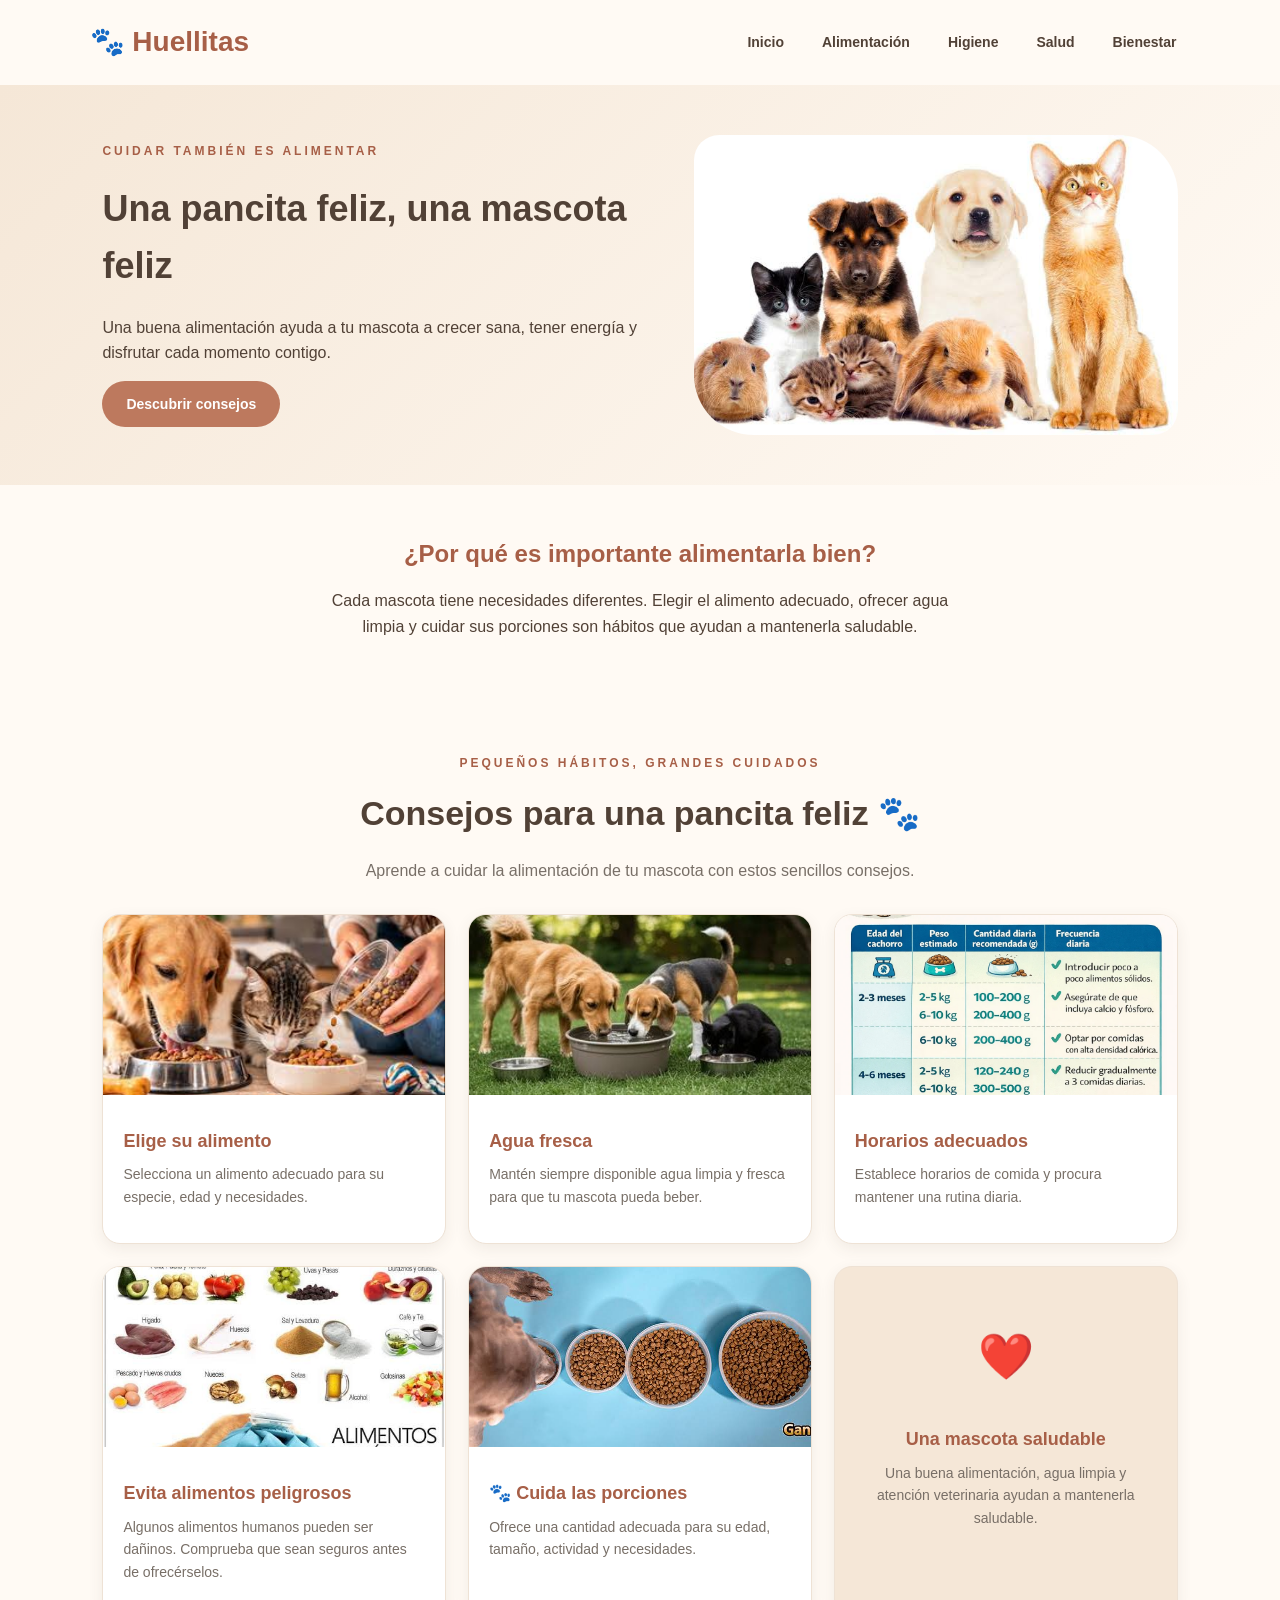
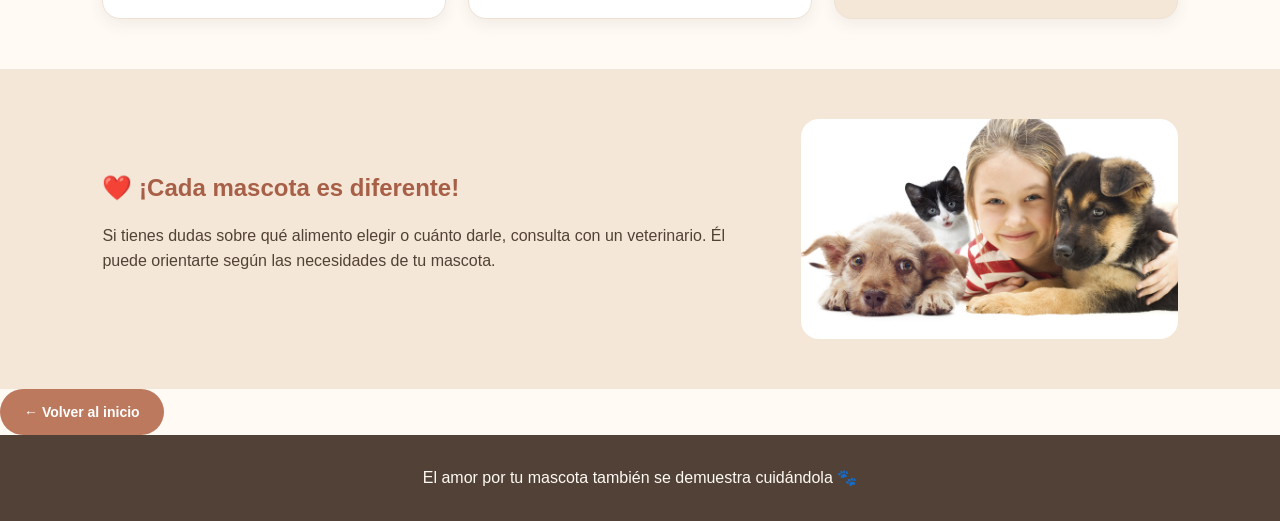
==== alimentacion.html @ adde13ea "Se agrgo el indexbde alimentacion esalgo parecidoal del inicio" ====
<!DOCTYPE html>
<html lang="es">

<head>
    <meta charset="UTF-8">
    <meta name="viewport" content="width=device-width, initial-scale=1.0">
    <title>Alimentación - Huellitas</title>
    <link rel="stylesheet" href="style.css">
</head>

<body>

    <header>
        <h2>🐾 Huellitas</h2>
        <nav>
            <a href="index.html">Inicio</a>
            <a href="alimentacion.html">Alimentación</a>
            <a href="higiene.html">Higiene</a>
            <a href="salud.html">Salud</a>
            <a href="bienestar.html">Bienestar</a>
        </nav>
    </header>
    <section class="portada-alimentacion">

        <div>
            <p class="subtitulo">CUIDAR TAMBIÉN ES ALIMENTAR</p>

            <h1>Una pancita feliz, una mascota feliz</h1>

            <p>
                Una buena alimentación ayuda a tu mascota
                a crecer sana, tener energía y disfrutar
                cada momento contigo.
            </p>

            <a href="#consejos" class="boton">
                Descubrir consejos 
            </a>
        </div>

        <img src="img/aliM.jpg">

    </section>
    <section class="introduccion-alimentacion">

        <h2>¿Por qué es importante alimentarla bien?</h2>

        <p>
            Cada mascota tiene necesidades diferentes.
            Elegir el alimento adecuado, ofrecer agua limpia
            y cuidar sus porciones son hábitos que ayudan
            a mantenerla saludable.
        </p>

    </section>
    <section id="consejos" class="seccion-alimentacion">

        <p class="subtitulo texto-centro">
            PEQUEÑOS HÁBITOS, GRANDES CUIDADOS
        </p>

        <h2 class="titulo">
            Consejos para una pancita feliz 🐾
        </h2>

        <p class="descripcion">
            Aprende a cuidar la alimentación de tu mascota
            con estos sencillos consejos.
        </p>

        <div class="tarjetas-alimentacion">

            <div class="consejo-alimentacion">
                <img src="img/alimento.jpg"
                     alt="Alimento para mascotas">

                <div class="contenido-consejo">
                    <h3>Elige su alimento</h3>
                    <p>
                        Selecciona un alimento adecuado para su
                        especie, edad y necesidades.
                    </p>
                </div>
            </div>

            <div class="consejo-alimentacion">

                <img src="img/agua.jpg">

                <div class="contenido-consejo">
                    <h3> Agua fresca</h3>

                    <p>
                        Mantén siempre disponible agua limpia
                        y fresca para que tu mascota pueda beber.
                    </p>

                </div>

            </div>
            <div class="consejo-alimentacion">

                <img src="img/horarios.webp"
                     alt="Mascotas en un ambiente tranquilo">

                <div class="contenido-consejo">

                    <h3>Horarios adecuados</h3>

                    <p>
                        Establece horarios de comida y procura
                        mantener una rutina diaria.
                    </p>
                </div>
            </div>
            <div class="consejo-alimentacion">

                <img src="img/toxico.jpg"
                     alt="Cuidado de la salud de una mascota">

                <div class="contenido-consejo">

                    <h3>Evita alimentos peligrosos</h3>

                    <p>
                        Algunos alimentos humanos pueden ser dañinos.
                        Comprueba que sean seguros antes de ofrecérselos.
                    </p>

                </div>

            </div>
            <div class="consejo-alimentacion">

                <img src="img/porciones.jpg">

                <div class="contenido-consejo">

                    <h3>🐾 Cuida las porciones</h3>

                    <p>
                        Ofrece una cantidad adecuada para su edad,
                        tamaño, actividad y necesidades.
                    </p>

                </div>

            </div>
            <div class="consejo-alimentacion tarjeta-final">

                <div class="icono-final">❤️</div>

                <div class="contenido-consejo">

                    <h3>Una mascota saludable</h3>

                    <p>
                        Una buena alimentación, agua limpia y atención
                        veterinaria ayudan a mantenerla saludable.
                    </p>

                </div>

            </div>

        </div>

    </section>
    <section class="aviso-alimentacion">

        <div>

            <h2>❤️ ¡Cada mascota es diferente!</h2>

            <p>
                Si tienes dudas sobre qué alimento elegir
                o cuánto darle, consulta con un veterinario.
                Él puede orientarte según las necesidades
                de tu mascota.
            </p>

        </div>

        <img src="img/m.png">
    </section>

        <a href="index.html" class="boton">
            ← Volver al inicio
        </a>

    </div>

    <!-- Pie de página -->
    <footer>

        <p>
            El amor por tu mascota también se demuestra cuidándola 🐾
        </p>

    </footer>

    <script src="script.js"></script>

</body>
</html>
---- style.css ----
* {
    margin: 0;
    padding: 0;
    box-sizing: border-box;
}
body {
    font-family: Arial, Helvetica, sans-serif;
    background-color: #fffaf4;
    color: #514136;
    line-height: 1.6;
}
header {
    background-color: #fffaf4;
    padding: 20px 7%;
    display: flex;
    justify-content: space-between;
    align-items: center;
    flex-wrap: wrap;
    gap: 15px;
    box-shadow: 0 3px 12px rgba(81, 65, 54, 0.08);
}
header h2 {
    color: #a75f47;
    font-size: 28px;
}
nav {
    display: flex;
    gap: 10px;
    flex-wrap: wrap;
}
nav a {
    text-decoration: none;
    color: #514136;
    font-size: 14px;
    font-weight: bold;
    padding: 10px 14px;
    border-radius: 25px;
    transition: 0.3s;
}

nav a:hover {
    background-color: #f0dfcf;
    color: #a75f47;
}
#inicio {
    display: flex;
    align-items: center;
    justify-content: space-between;
    gap: 45px;
    padding: 75px 8%;
    background: linear-gradient(135deg, #f5e7d7, #fffaf4);
    text-align: left;
}

.inicio-texto {
    flex: 1;
}

.subtitulo {
    color: #a75f47;
    font-size: 12px;
    font-weight: bold;
    letter-spacing: 3px;
    margin-bottom: 18px;
}

#inicio h1 {
    color: #514136;
    font-size: 52px;
    line-height: 1.15;
    margin-bottom: 22px;
}

#inicio .inicio-texto > p:not(.subtitulo) {
    max-width: 480px;
    margin-bottom: 28px;
    color: #786f67;
    font-size: 16px;
}

.inicio-imagen {
    flex: 1;
    min-width: 0;
}

.inicio-imagen img {
    display: block;
    width: 100%;
    height: 350px;
    object-fit: cover;
    border-radius: 45% 45% 20px 20px;
    box-shadow: 0 12px 30px rgba(81, 65, 54, 0.15);
}
.boton {
    display: inline-block;
    text-decoration: none;
    border: none;
    border-radius: 30px;
    padding: 12px 24px;
    background-color: #bd795e;
    color: white;
    font-size: 14px;
    font-weight: bold;
    cursor: pointer;
    transition: 0.3s;
}

.boton:hover {
    background-color: #514136;
    transform: translateY(-2px);
}
#informacion {
    padding: 70px 7%;
    text-align: center;
}

.texto-centro {
    text-align: center;
    margin-bottom: 12px;
}

.titulo {
    font-size: 34px;
    color: #514136;
    margin-bottom: 18px;
}

.descripcion {
    max-width: 700px;
    margin: 0 auto;
    color: #786f67;
    font-size: 16px;
}
.productos {
    display: grid;
    grid-template-columns: repeat(4, minmax(0, 1fr));
    gap: 22px;
    margin-top: 35px;
}

.tarjeta {
    background-color: #ffffff;
    padding: 0;
    border: 1px solid #eee2d5;
    border-radius: 18px;
    overflow: hidden;
    box-shadow: 0 6px 20px rgba(81, 65, 54, 0.07);
    transition: transform 0.3s, box-shadow 0.3s;
}

.tarjeta:hover {
    transform: translateY(-8px);
    box-shadow: 0 15px 30px rgba(81, 65, 54, 0.15);
}

.tarjeta > img {
    display: block;
    width: 100%;
    height: 180px;
    object-fit: cover;
    transition: transform 0.4s;
}

.tarjeta:hover > img {
    transform: scale(1.04);
}

.tarjeta-contenido {
    padding: 22px 18px 25px;
    text-align: center;
}

.tarjeta-contenido h3 {
    font-size: 21px;
    margin-bottom: 12px;
    color: #514136;
}

.tarjeta-contenido p {
    font-size: 14px;
    line-height: 1.7;
    color: #786f67;
    margin-bottom: 20px;
}
section:not(#inicio):not(#informacion) {
    padding: 50px 8%;
}

section h1 {
    color: #514136;
    font-size: 36px;
    margin-bottom: 20px;
}

section h2 {
    color: #a75f47;
    margin-bottom: 15px;
}

section p {
    margin-bottom: 15px;
}

section ul {
    padding-left: 25px;
    margin-bottom: 25px;
}

section li {
    margin-bottom: 10px;
}
.aviso {
    background-color: #f5e7d7;
    border-left: 5px solid #bd795e;
    border-radius: 10px;
    padding: 20px;
    margin: 25px 0;
}

.lista-cuidados {
    background-color: #ffffff;
    padding: 25px;
    border-radius: 15px;
    border: 1px solid #eee2d5;
    margin: 20px 0;
    box-shadow: 0 5px 15px rgba(81, 65, 54, 0.05);
}
.volver {
    display: inline-block;
    margin-top: 20px;
    text-decoration: none;
    background-color: #bd795e;
    color: white;
    padding: 12px 22px;
    border-radius: 25px;
    font-weight: bold;
    transition: 0.3s;
}

.volver:hover {
    background-color: #514136;
}
footer {
    background-color: #514136;
    color: #fffaf4;
    text-align: center;
    padding: 30px 20px;
    margin-top: 0;
}
#formulario {
    background-color: #f5e7d7;
    padding: 40px 20px;
}

#formulario h2 {
    text-align: center;
    color: #514136;
    margin-bottom: 25px;
}

#formulario-mascota {
    background-color: #fffaf4;
    max-width: 500px;
    margin: auto;
    padding: 25px;
    border-radius: 15px;
}

#formulario-mascota label {
    display: block;
    margin-top: 15px;
    margin-bottom: 5px;
    font-weight: bold;
}

#formulario-mascota input,
#formulario-mascota select {
    width: 100%;
    padding: 10px;
    border: 1px solid #ddc8b5;
    border-radius: 8px;
}

#formulario-mascota button {
    display: block;
    margin: 20px auto 0;
    padding: 12px 25px;
    border: none;
    border-radius: 25px;
    background-color: #bd795e;
    color: white;
    cursor: pointer;
}

#formulario-mascota button:hover {
    background-color: #514136;
}
#formulario-mascota textarea {
    width: 100%;
    padding: 10px;
    border: 1px solid #ddc8b5;
    border-radius: 8px;
    font-family: Arial, Helvetica, sans-serif;
    resize: vertical;
}
#mensaje {
    text-align: center;
    margin-top: 15px;
    color: #58734c;
}
footer p {
    margin: 0;
}
@media screen and (max-width: 1000px) {
    header {
        padding: 20px 5%;
    }

    #inicio {
        padding: 55px 5%;
        gap: 25px;
    }

    #inicio h1 {
        font-size: 42px;
    }

    .inicio-imagen img {
        height: 300px;
    }

    .productos {
        grid-template-columns: repeat(2, minmax(0, 1fr));
    }

    .titulo {
        font-size: 30px;
    }
}
@media screen and (max-width: 600px) {
    header {
        flex-direction: column;
        text-align: center;
    }

    nav {
        justify-content: center;
        gap: 5px;
    }

    nav a {
        padding: 8px 10px;
        font-size: 13px;
    }

    #inicio {
        flex-direction: column;
        text-align: center;
        padding: 50px 6%;
    }

    #inicio h1 {
        font-size: 38px;
    }

    #inicio .inicio-texto > p:not(.subtitulo) {
        margin-left: auto;
        margin-right: auto;
    }

    .inicio-imagen {
        width: 100%;
    }

    .inicio-imagen img {
        height: 260px;
        border-radius: 25px;
    }

    #informacion {
        padding: 50px 6%;
    }

    .titulo {
        font-size: 27px;
    }

    .productos {
        grid-template-columns: 1fr;
        gap: 22px;
    }

    .tarjeta > img {
        height: 230px;
    }

    .tarjeta-contenido {
        padding: 22px;
    }

    section:not(#inicio):not(#informacion) {
        padding: 35px 6%;
    }

    section h1 {
        font-size: 30px;
    }
}
.portada-alimentacion {
    display: flex;
    align-items: center;
    gap: 35px;
    background: linear-gradient(135deg, #f5e7d7, #fffaf4);
}

.portada-alimentacion > div,
.aviso-alimentacion > div {
    flex: 1;
}

.portada-alimentacion img {
    width: 45%;
    height: 300px;
    object-fit: cover;
    border-radius: 25px 60px;
}

.introduccion-alimentacion {
    text-align: center;
    max-width: 850px;
    margin: auto;
}

.seccion-alimentacion {
    background-color: #fffaf4;
}

.seccion-alimentacion > .titulo,
.seccion-alimentacion > .descripcion {
    text-align: center;
}

.tarjetas-alimentacion {
    display: grid;
    grid-template-columns: repeat(3, minmax(0, 1fr));
    gap: 22px;
    margin-top: 30px;
}

.consejo-alimentacion {
    background-color: white;
    border: 1px solid #eee2d5;
    border-radius: 18px;
    overflow: hidden;
    box-shadow: 0 5px 15px rgba(81, 65, 54, 0.08);
    transition: 0.3s;
}

.consejo-alimentacion:hover {
    transform: translateY(-5px);
    box-shadow: 0 10px 22px rgba(81, 65, 54, 0.13);
}

.consejo-alimentacion img {
    width: 100%;
    height: 180px;
    object-fit: cover;
    display: block;
}

.contenido-consejo {
    padding: 20px;
}

.numero-consejo {
    color: #a75f47;
    background-color: #f5e7d7;
    padding: 5px 10px;
    border-radius: 20px;
    font-size: 12px;
    font-weight: bold;
}

.consejo-alimentacion h3 {
    color: #a75f47;
    font-size: 18px;
    margin: 12px 0 8px;
}

.consejo-alimentacion p {
    color: #786f67;
    font-size: 14px;
}

.tarjeta-final {
    background-color: #f5e7d7;
    display: flex;
    flex-direction: column;
    justify-content: center;
    text-align: center;
    padding: 20px;
}

.icono-final {
    font-size: 45px;
}

.aviso-alimentacion {
    display: flex;
    align-items: center;
    gap: 30px;
    background-color: #f5e7d7;
}

.aviso-alimentacion img {
    width: 35%;
    height: 220px;
    object-fit: cover;
    border-radius: 18px;
}

.regresar-alimentacion {
    text-align: center;
    padding: 30px 20px;
}

@media screen and (max-width: 900px) {
    .tarjetas-alimentacion {
        grid-template-columns: repeat(2, minmax(0, 1fr));
    }
}

@media screen and (max-width: 600px) {
    .portada-alimentacion,
    .aviso-alimentacion {
        flex-direction: column;
        text-align: center;
    }

    .portada-alimentacion img,
    .aviso-alimentacion img {
        width: 100%;
        height: 230px;
    }

    .tarjetas-alimentacion {
        grid-template-columns: 1fr;
    }
}
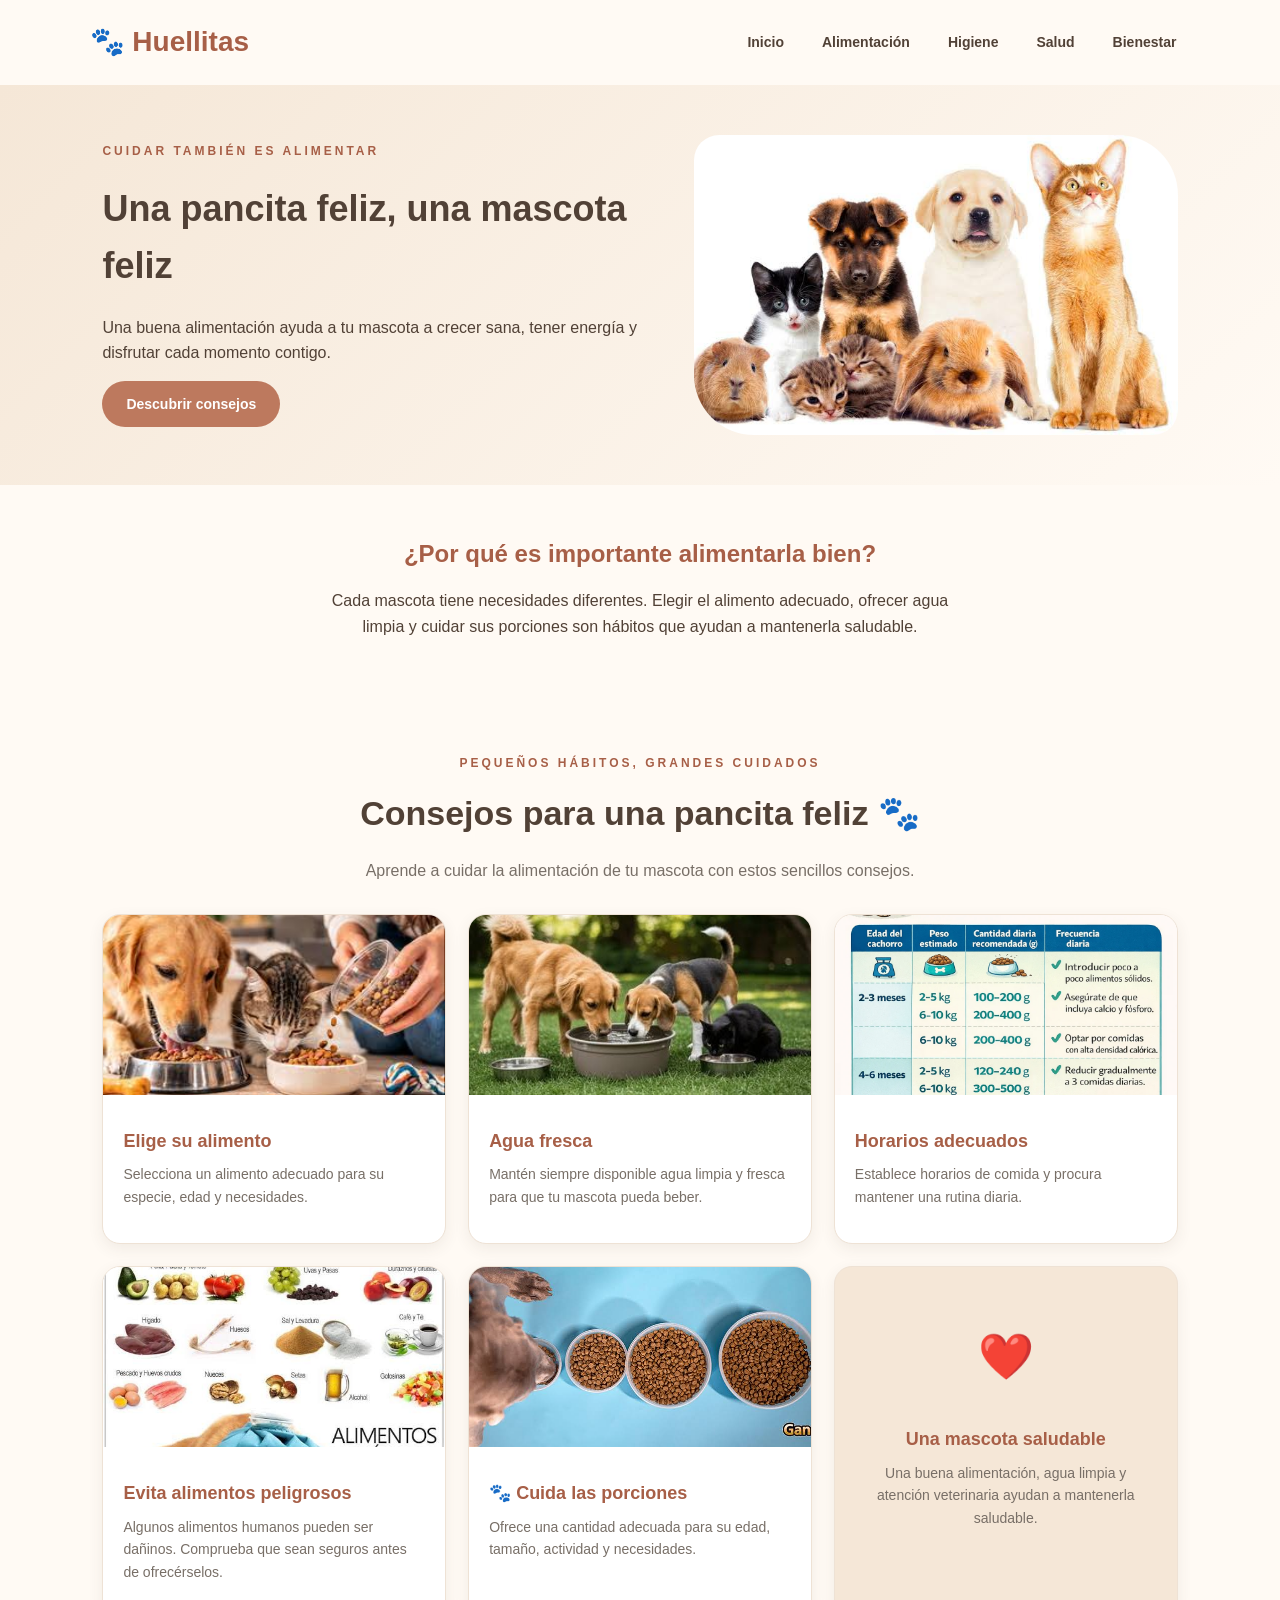
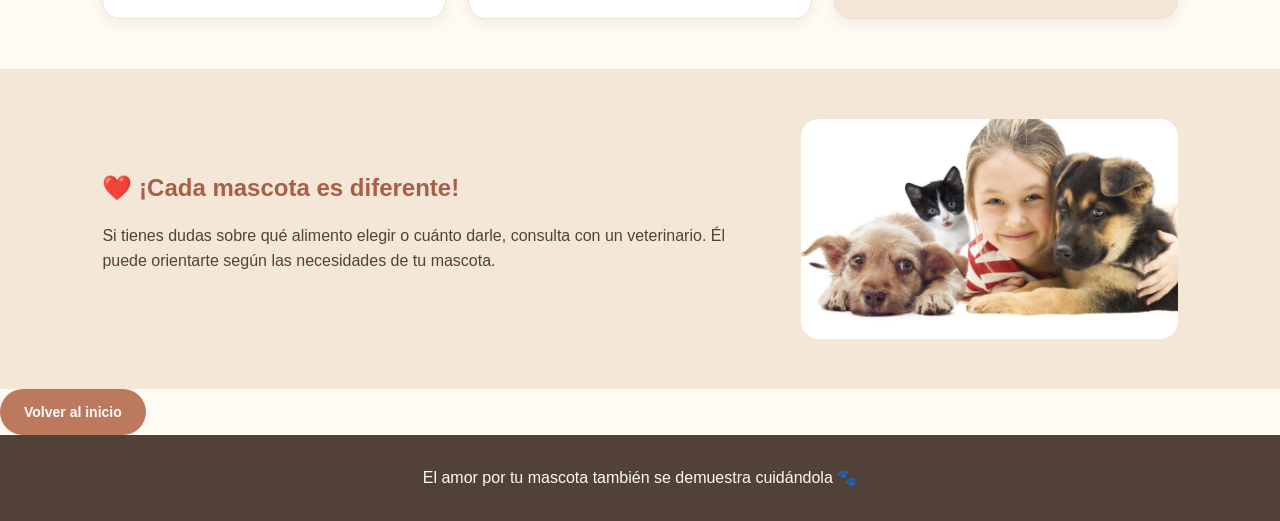
==== commit 3a7e1aa3: "Seagrego el apartado de higuene y se puso un video" ====
--- a/alimentacion.html
+++ b/alimentacion.html
@@ -185,7 +185,7 @@
     </section>
 
         <a href="index.html" class="boton">
-            ← Volver al inicio
+        Volver al inicio
         </a>
 
     </div>
--- a/style.css
+++ b/style.css
@@ -548,3 +548,143 @@
         grid-template-columns: 1fr;
     }
 }
+/* PÁGINA DE HIGIENE */
+.portada-higiene,
+.aviso-higiene {
+    display: flex;
+    align-items: center;
+    gap: 30px;
+    background: linear-gradient(135deg, #f5e7d7, #fffaf4);
+}
+
+.portada-higiene > div,
+.aviso-higiene > div {
+    flex: 1;
+}
+
+.portada-higiene img {
+    width: 45%;
+    height: 300px;
+    object-fit: cover;
+    border-radius: 25px 60px;
+}
+
+.introduccion-higiene {
+    text-align: center;
+    max-width: 850px;
+    margin: auto;
+}
+
+.seccion-higiene {
+    background-color: #fffaf4;
+}
+
+.seccion-higiene > .titulo,
+.seccion-higiene > .descripcion {
+    text-align: center;
+}
+
+.tarjetas-higiene {
+    display: grid;
+    grid-template-columns: repeat(3, minmax(0, 1fr));
+    gap: 22px;
+    margin-top: 30px;
+}
+
+.consejo-higiene {
+    background-color: white;
+    border: 1px solid #eee2d5;
+    border-radius: 18px;
+    overflow: hidden;
+    box-shadow: 0 5px 15px rgba(81, 65, 54, 0.08);
+    transition: 0.3s;
+}
+
+.consejo-higiene:hover {
+    transform: translateY(-5px);
+    box-shadow: 0 10px 22px rgba(81, 65, 54, 0.13);
+}
+
+.consejo-higiene img {
+    display: block;
+    width: 100%;
+    height: 180px;
+    object-fit: cover;
+}
+
+.contenido-higiene {
+    padding: 20px;
+}
+
+.contenido-higiene h3 {
+    color: #a75f47;
+    font-size: 18px;
+    margin: 12px 0 8px;
+}
+
+.contenido-higiene p {
+    color: #786f67;
+    font-size: 14px;
+}
+
+.tarjeta-final-higiene {
+    background-color: #f5e7d7;
+    display: flex;
+    flex-direction: column;
+    justify-content: center;
+    text-align: center;
+    padding: 20px;
+}
+
+.icono-higiene {
+    font-size: 45px;
+}
+
+.aviso-higiene img {
+    width: 35%;
+    height: 220px;
+    object-fit: cover;
+    border-radius: 18px;
+}
+
+.regresar-higiene {
+    text-align: center;
+    padding: 30px 20px;
+}
+
+@media screen and (max-width: 900px) {
+    .tarjetas-higiene {
+        grid-template-columns: repeat(2, minmax(0, 1fr));
+    }
+}
+
+@media screen and (max-width: 600px) {
+    .portada-higiene,
+    .aviso-higiene {
+        flex-direction: column;
+        text-align: center;
+    }
+
+    .portada-higiene img,
+    .aviso-higiene img {
+        width: 100%;
+        height: 230px;
+    }
+
+    .tarjetas-higiene {
+        grid-template-columns: 1fr;
+    }
+}
+.video-higiene {
+    width: 38%;
+    height: 250px;
+    object-fit: cover;
+    border-radius: 25px 60px;
+    box-shadow: 0 10px 25px rgba(81, 65, 54, 0.15);
+}
+@media screen and (max-width: 600px) {
+    .video-higiene {
+        width: 90%;
+        height: 210px;
+    }
+}
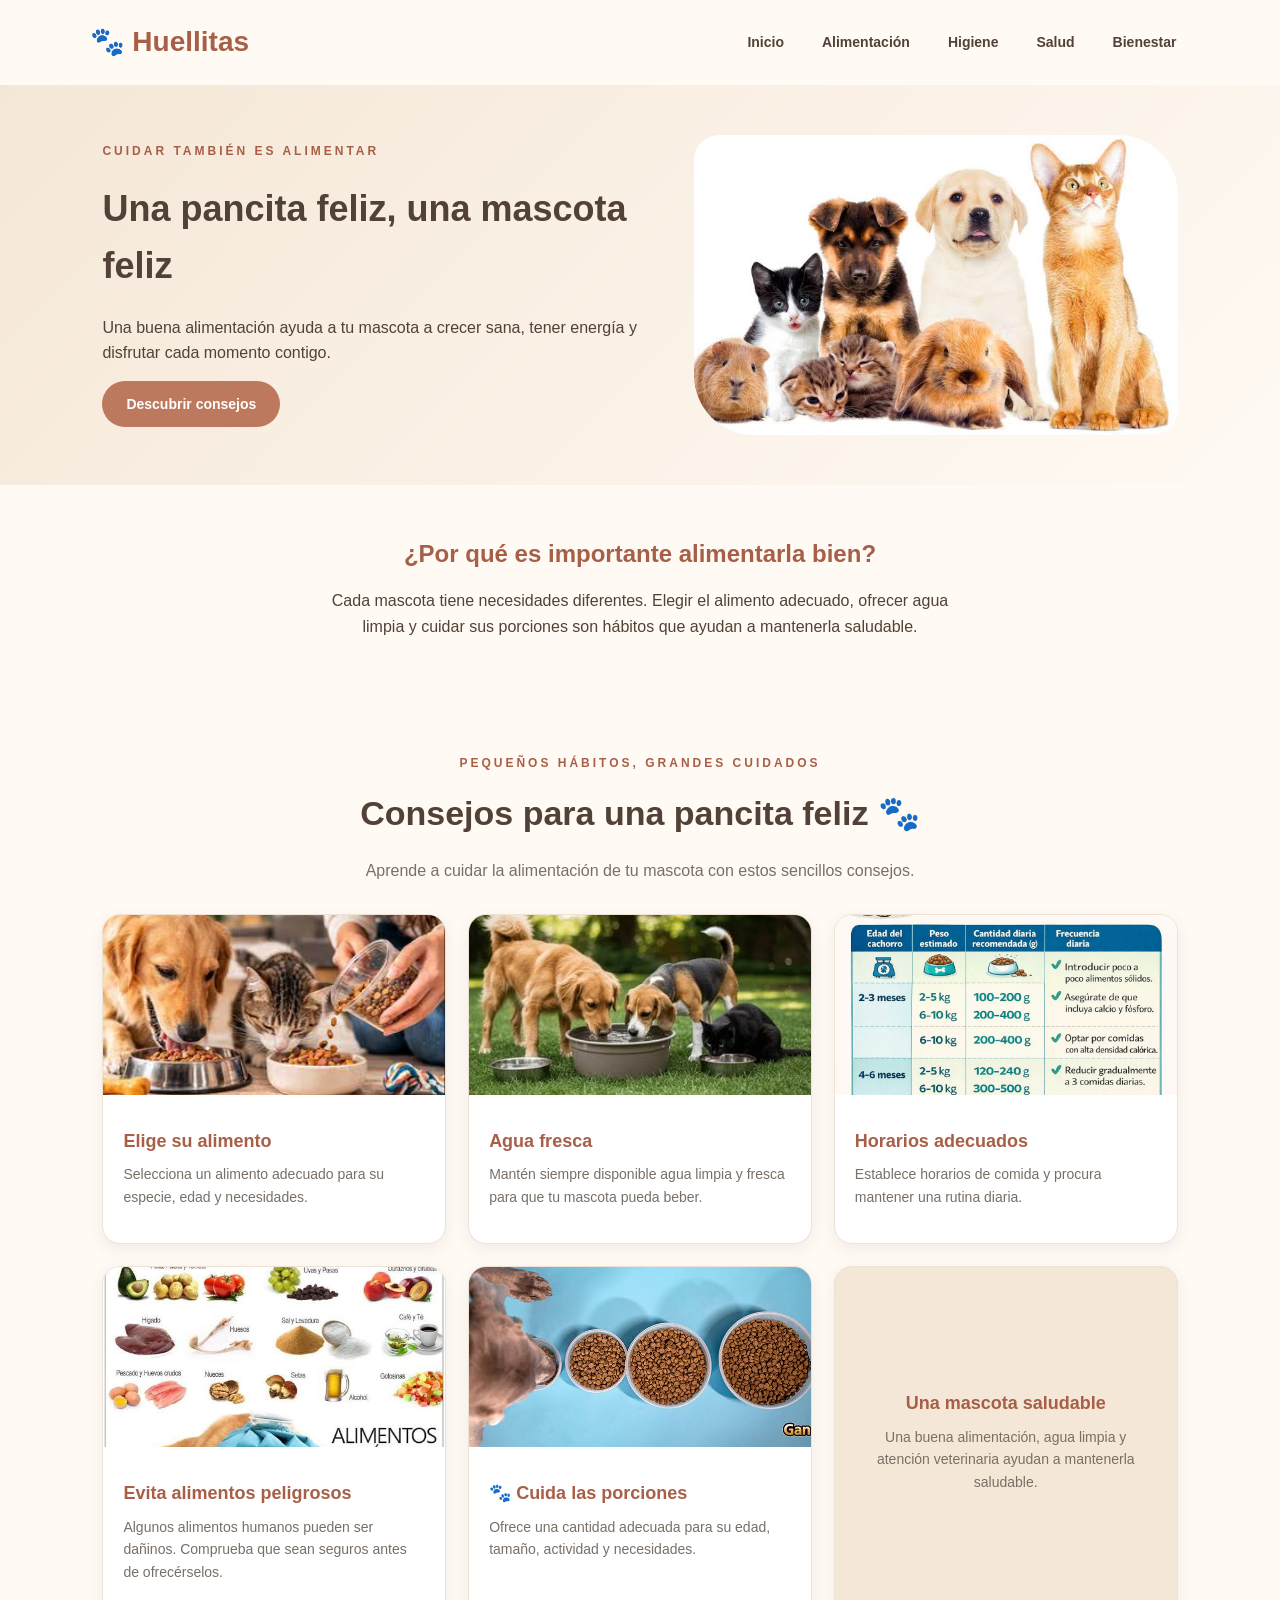
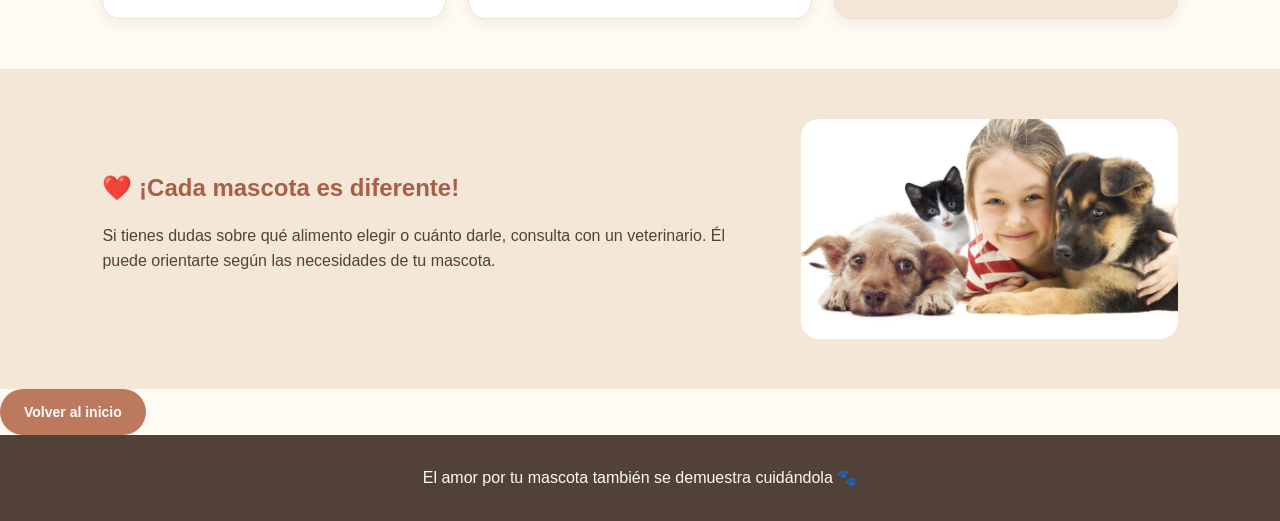
==== commit d947606f: "se agrego el jjs o mas bien el funcionamineto para cuando no se llene una casilla del  formulario" ====
--- a/alimentacion.html
+++ b/alimentacion.html
@@ -148,8 +148,6 @@
             </div>
             <div class="consejo-alimentacion tarjeta-final">
 
-                <div class="icono-final">❤️</div>
-
                 <div class="contenido-consejo">
 
                     <h3>Una mascota saludable</h3>
--- a/style.css
+++ b/style.css
@@ -548,7 +548,6 @@
         grid-template-columns: 1fr;
     }
 }
-/* PÁGINA DE HIGIENE */
 .portada-higiene,
 .aviso-higiene {
     display: flex;
@@ -687,4 +686,322 @@
         width: 90%;
         height: 210px;
     }
+}
+.portada-salud,
+.aviso-salud {
+    display: flex;
+    align-items: center;
+    gap: 30px;
+    background: linear-gradient(135deg, #f5e7d7, #fffaf4);
+}
+
+.portada-salud > div,
+.aviso-salud > div {
+    flex: 1;
+}
+
+.portada-salud h1 {
+    font-size: 42px;
+    line-height: 1.2;
+}
+
+.portada-salud img {
+    width: 38%;
+    height: 280px;
+    object-fit: cover;
+    border-radius: 25px 60px;
+    box-shadow: 0 10px 25px rgba(81, 65, 54, 0.15);
+}
+.introduccion-salud {
+    max-width: 850px;
+    margin: auto;
+    text-align: center;
+}
+.seccion-salud {
+    background-color: #f5e7d7;
+    border-radius: 30px;
+    margin: 20px 4%;
+}
+
+.seccion-salud > .titulo,
+.seccion-salud > .descripcion,
+.seccion-salud > .subtitulo {
+    text-align: center;
+}
+.tarjetas-salud {
+    display: grid;
+    grid-template-columns: repeat(2, minmax(0, 1fr));
+    gap: 20px;
+    margin-top: 30px;
+}
+
+.consejo-salud {
+    display: flex;
+    align-items: center;
+    gap: 18px;
+    padding: 18px;
+    background-color: white;
+    border: 1px solid #eee2d5;
+    border-radius: 22px;
+    box-shadow: 0 5px 15px rgba(81, 65, 54, 0.06);
+    transition: 0.3s;
+}
+
+.consejo-salud:hover {
+    background-color: #fffaf4;
+    transform: translateY(-4px);
+    box-shadow: 0 10px 22px rgba(81, 65, 54, 0.12);
+}
+
+.consejo-salud img {
+    width: 115px;
+    height: 115px;
+    flex-shrink: 0;
+    object-fit: cover;
+    border-radius: 18px;
+}
+
+.contenido-salud {
+    padding: 5px;
+}
+
+.contenido-salud h3 {
+    color: #a75f47;
+    font-size: 18px;
+    margin: 10px 0;
+}
+
+.contenido-salud p {
+    color: #786f67;
+    font-size: 14px;
+}
+.tarjeta-final-salud {
+    background-color: #bd795e;
+    justify-content: center;
+}
+.tarjeta-final-salud h3,
+.tarjeta-final-salud p {
+    color: white;
+}
+
+.icono-salud {
+    font-size: 38px;
+}
+.aviso-salud {
+    background-color: #fffaf4;
+    border-radius: 25px;
+}
+
+.aviso-salud h2 {
+    color: #a75f47;
+}
+
+.aviso-salud img {
+    width: 35%;
+    height: 220px;
+    object-fit: cover;
+    border-radius: 20px;
+}
+
+.regresar-salud {
+    text-align: center;
+    padding: 30px 20px;
+}
+@media screen and (max-width: 900px) {
+    .tarjetas-salud {
+        grid-template-columns: 1fr;
+    }
+
+    .portada-salud h1 {
+        font-size: 34px;
+    }
+}
+@media screen and (max-width: 600px) {
+    .portada-salud,
+    .aviso-salud {
+        flex-direction: column;
+        text-align: center;
+    }
+
+    .portada-salud img,
+    .aviso-salud img {
+        width: 90%;
+        height: 220px;
+    }
+
+    .seccion-salud {
+        margin: 10px 3%;
+        border-radius: 22px;
+    }
+
+    .consejo-salud {
+        gap: 12px;
+        padding: 12px;
+    }
+
+    .consejo-salud img {
+        width: 90px;
+        height: 100px;
+    }
+}
+.portada-bienestar,
+.aviso-bienestar {
+    display: flex;
+    align-items: center;
+    gap: 30px;
+    background: linear-gradient(135deg, #f5e7d7, #fffaf4);
+}
+
+.portada-bienestar > div,
+.aviso-bienestar > div {
+    flex: 1;
+}
+
+.portada-bienestar h1 {
+    font-size: 42px;
+    line-height: 1.2;
+}
+
+.portada-bienestar img {
+    width: 38%;
+    height: 280px;
+    object-fit: cover;
+    border-radius: 25px 60px;
+    box-shadow: 0 10px 25px rgba(81, 65, 54, 0.15);
+}
+
+.introduccion-bienestar {
+    max-width: 850px;
+    margin: auto;
+    text-align: center;
+}
+
+.seccion-bienestar {
+    background-color: #f5e7d7;
+    border-radius: 30px;
+    margin: 20px 4%;
+}
+
+.seccion-bienestar > .titulo,
+.seccion-bienestar > .descripcion,
+.seccion-bienestar > .subtitulo {
+    text-align: center;
+}
+.tarjetas-bienestar {
+    display: grid;
+    grid-template-columns: repeat(2, minmax(0, 1fr));
+    gap: 20px;
+    margin-top: 30px;
+}
+
+.consejo-bienestar {
+    display: flex;
+    align-items: center;
+    gap: 18px;
+    padding: 18px;
+    background-color: white;
+    border: 1px solid #eee2d5;
+    border-radius: 22px;
+    box-shadow: 0 5px 15px rgba(81, 65, 54, 0.06);
+    transition: 0.3s;
+}
+
+.consejo-bienestar:hover {
+    background-color: #fffaf4;
+    transform: translateY(-4px);
+    box-shadow: 0 10px 22px rgba(81, 65, 54, 0.12);
+}
+
+.consejo-bienestar img {
+    width: 115px;
+    height: 115px;
+    flex-shrink: 0;
+    object-fit: cover;
+    border-radius: 18px;
+}
+
+.contenido-bienestar {
+    padding: 5px;
+}
+
+.contenido-bienestar h3 {
+    color: #a75f47;
+    font-size: 18px;
+    margin: 10px 0;
+}
+
+.contenido-bienestar p {
+    color: #786f67;
+    font-size: 14px;
+}
+
+.tarjeta-final-bienestar {
+    background-color: #bd795e;
+    justify-content: center;
+}
+
+.tarjeta-final-bienestar h3,
+.tarjeta-final-bienestar p {
+    color: white;
+}
+
+.icono-bienestar {
+    font-size: 38px;
+}
+.aviso-bienestar {
+    background-color: #fffaf4;
+    border-radius: 25px;
+}
+
+.aviso-bienestar h2 {
+    color: #a75f47;
+}
+
+.aviso-bienestar img {
+    width: 35%;
+    height: 220px;
+    object-fit: cover;
+    border-radius: 20px;
+}
+.regresar-bienestar {
+    text-align: center;
+    padding: 30px 20px;
+}
+
+@media screen and (max-width: 900px) {
+    .tarjetas-bienestar {
+        grid-template-columns: 1fr;
+    }
+
+    .portada-bienestar h1 {
+        font-size: 34px;
+    }
+}
+@media screen and (max-width: 600px) {
+    .portada-bienestar,
+    .aviso-bienestar {
+        flex-direction: column;
+        text-align: center;
+    }
+
+    .portada-bienestar img,
+    .aviso-bienestar img {
+        width: 90%;
+        height: 220px;
+    }
+
+    .seccion-bienestar {
+        margin: 10px 3%;
+        border-radius: 22px;
+    }
+
+    .consejo-bienestar {
+        gap: 12px;
+        padding: 12px;
+    }
+
+    .consejo-bienestar img {
+        width: 90px;
+        height: 100px;
+    }
 }
